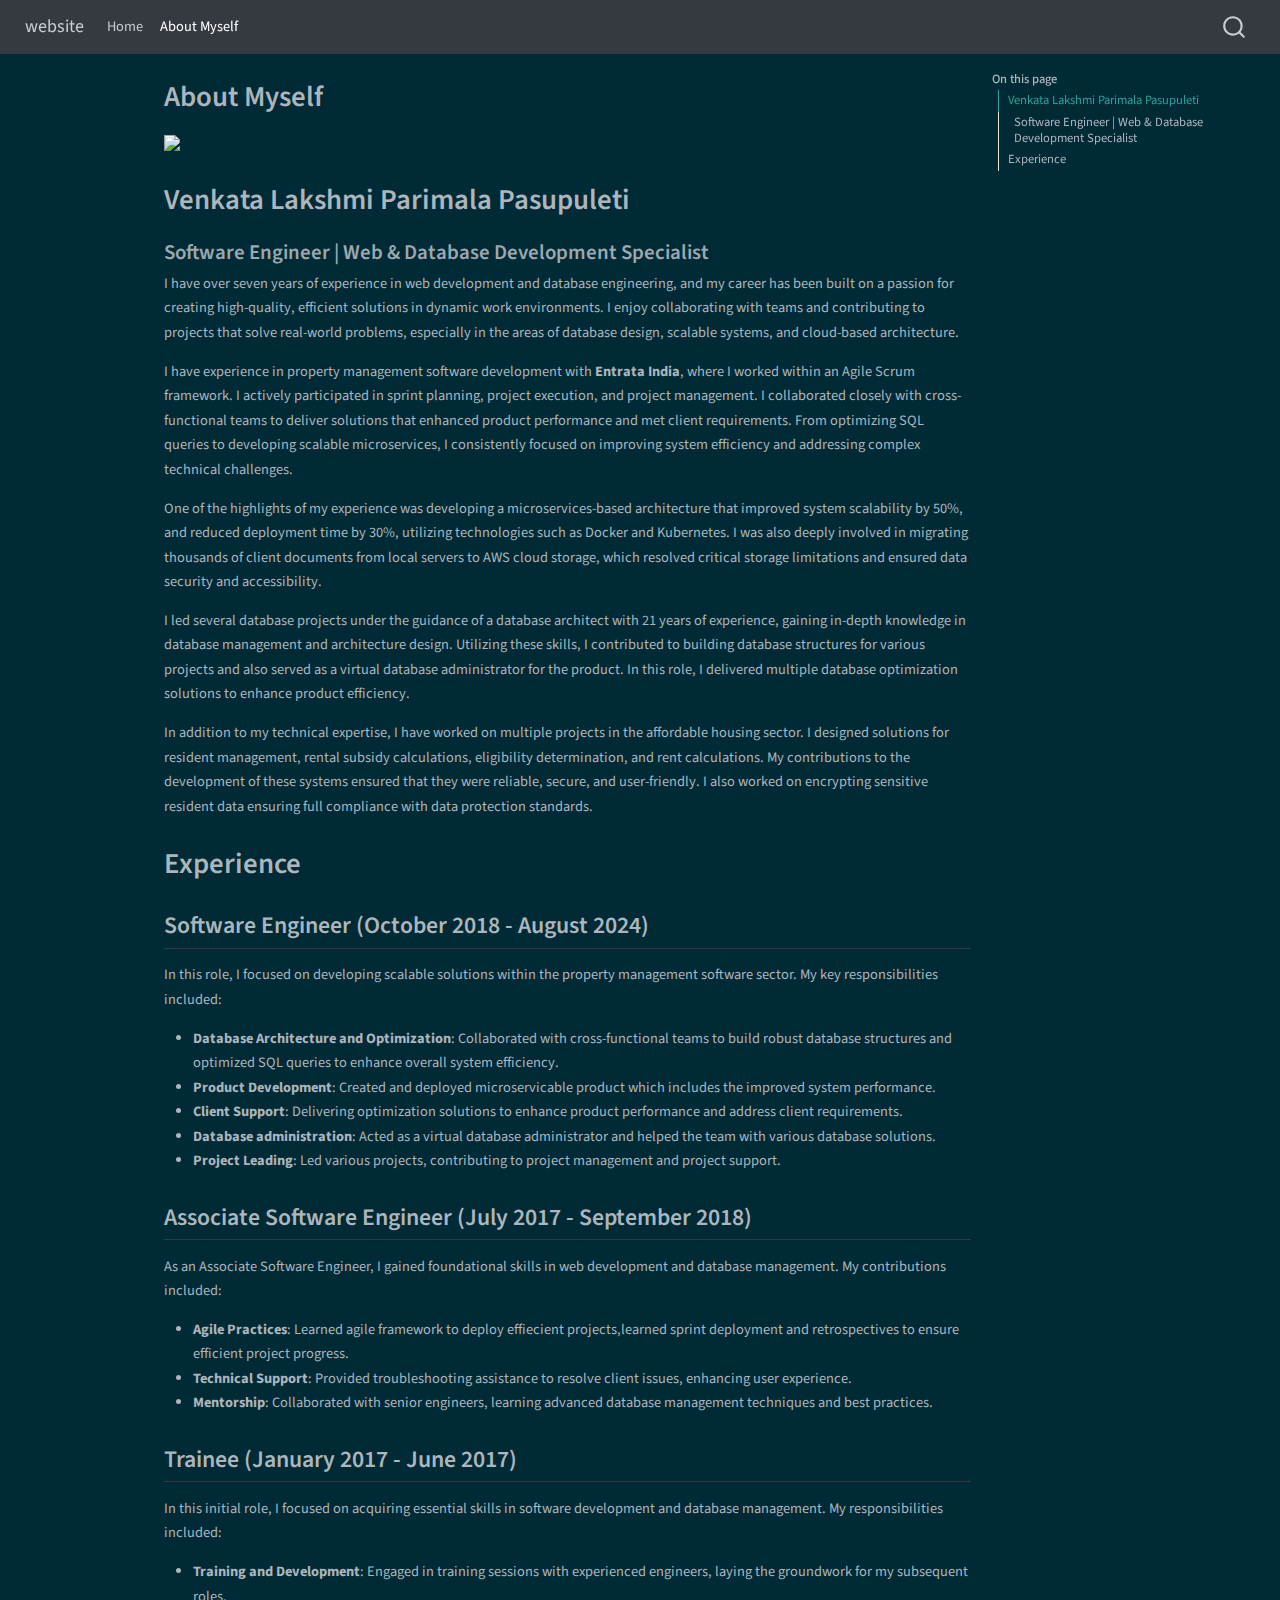
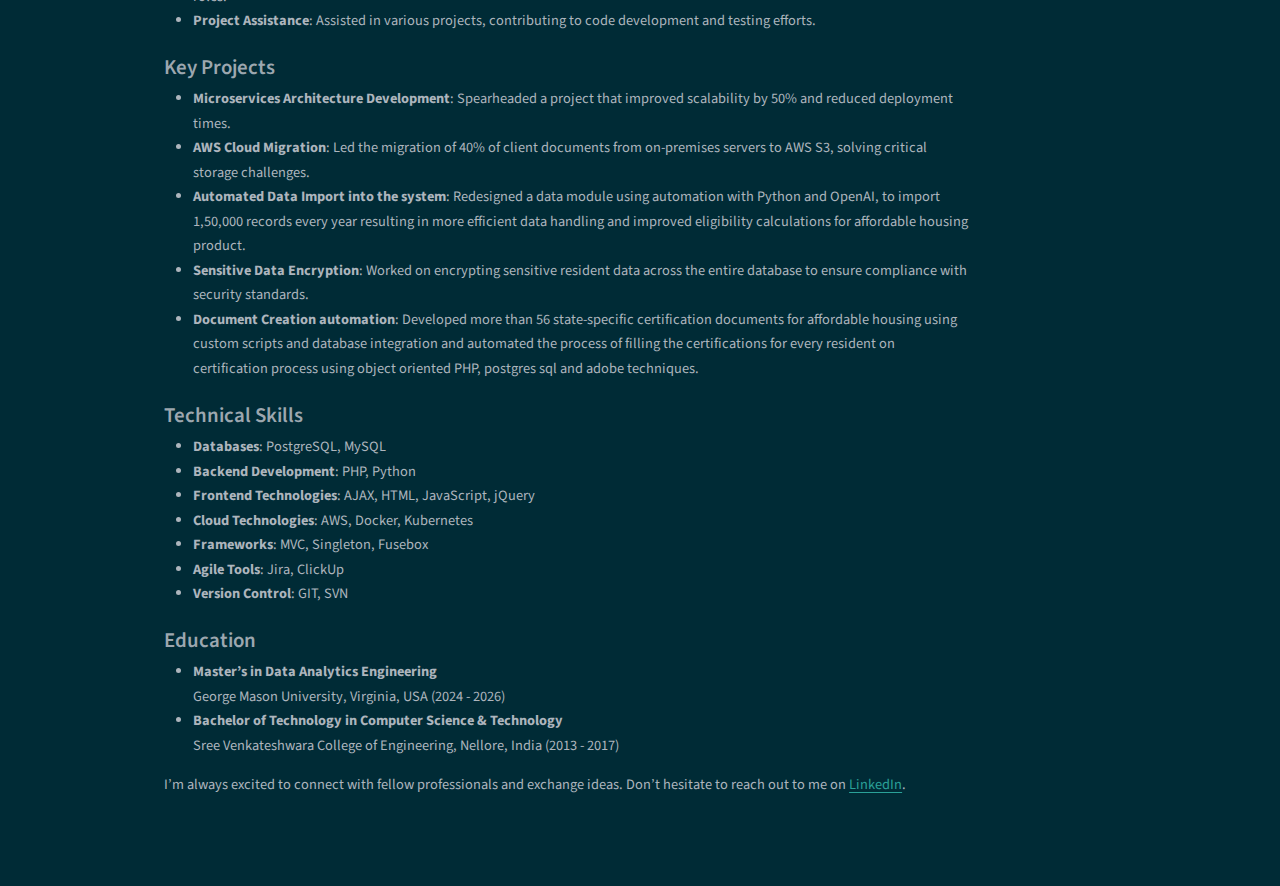
==== docs/about.html @ 92d149d8 "Update about.html" ====
<!DOCTYPE html>
<html xmlns="http://www.w3.org/1999/xhtml" lang="en" xml:lang="en"><head>

<meta charset="utf-8">
<meta name="generator" content="quarto-1.4.555">

<meta name="viewport" content="width=device-width, initial-scale=1.0, user-scalable=yes">


<title>website - About Myself</title>
<style>
code{white-space: pre-wrap;}
span.smallcaps{font-variant: small-caps;}
div.columns{display: flex; gap: min(4vw, 1.5em);}
div.column{flex: auto; overflow-x: auto;}
div.hanging-indent{margin-left: 1.5em; text-indent: -1.5em;}
ul.task-list{list-style: none;}
ul.task-list li input[type="checkbox"] {
  width: 0.8em;
  margin: 0 0.8em 0.2em -1em; /* quarto-specific, see https://github.com/quarto-dev/quarto-cli/issues/4556 */ 
  vertical-align: middle;
}
</style>


<script src="site_libs/quarto-nav/quarto-nav.js"></script>
<script src="site_libs/quarto-nav/headroom.min.js"></script>
<script src="site_libs/clipboard/clipboard.min.js"></script>
<script src="site_libs/quarto-search/autocomplete.umd.js"></script>
<script src="site_libs/quarto-search/fuse.min.js"></script>
<script src="site_libs/quarto-search/quarto-search.js"></script>
<meta name="quarto:offset" content="./">
<script src="site_libs/quarto-html/quarto.js"></script>
<script src="site_libs/quarto-html/popper.min.js"></script>
<script src="site_libs/quarto-html/tippy.umd.min.js"></script>
<script src="site_libs/quarto-html/anchor.min.js"></script>
<link href="site_libs/quarto-html/tippy.css" rel="stylesheet">
<link href="site_libs/quarto-html/quarto-syntax-highlighting-dark.css" rel="stylesheet" id="quarto-text-highlighting-styles">
<script src="site_libs/bootstrap/bootstrap.min.js"></script>
<link href="site_libs/bootstrap/bootstrap-icons.css" rel="stylesheet">
<link href="site_libs/bootstrap/bootstrap.min.css" rel="stylesheet" id="quarto-bootstrap" data-mode="dark">
<script id="quarto-search-options" type="application/json">{
  "location": "navbar",
  "copy-button": false,
  "collapse-after": 3,
  "panel-placement": "end",
  "type": "overlay",
  "limit": 50,
  "keyboard-shortcut": [
    "f",
    "/",
    "s"
  ],
  "show-item-context": false,
  "language": {
    "search-no-results-text": "No results",
    "search-matching-documents-text": "matching documents",
    "search-copy-link-title": "Copy link to search",
    "search-hide-matches-text": "Hide additional matches",
    "search-more-match-text": "more match in this document",
    "search-more-matches-text": "more matches in this document",
    "search-clear-button-title": "Clear",
    "search-text-placeholder": "",
    "search-detached-cancel-button-title": "Cancel",
    "search-submit-button-title": "Submit",
    "search-label": "Search"
  }
}</script>


<link rel="stylesheet" href="styles.css">
</head>

<body class="nav-fixed">

<div id="quarto-search-results"></div>
  <header id="quarto-header" class="headroom fixed-top">
    <nav class="navbar navbar-expand-lg " data-bs-theme="dark">
      <div class="navbar-container container-fluid">
      <div class="navbar-brand-container mx-auto">
    <a class="navbar-brand" href="./index.html">
    <span class="navbar-title">website</span>
    </a>
  </div>
            <div id="quarto-search" class="" title="Search"></div>
          <button class="navbar-toggler" type="button" data-bs-toggle="collapse" data-bs-target="#navbarCollapse" aria-controls="navbarCollapse" aria-expanded="false" aria-label="Toggle navigation" onclick="if (window.quartoToggleHeadroom) { window.quartoToggleHeadroom(); }">
  <span class="navbar-toggler-icon"></span>
</button>
          <div class="collapse navbar-collapse" id="navbarCollapse">
            <ul class="navbar-nav navbar-nav-scroll me-auto">
  <li class="nav-item">
    <a class="nav-link" href="./index.html"> 
<span class="menu-text">Home</span></a>
  </li>  
  <li class="nav-item">
    <a class="nav-link active" href="./about.html" aria-current="page"> 
<span class="menu-text">About Myself</span></a>
  </li>  
</ul>
          </div> <!-- /navcollapse -->
          <div class="quarto-navbar-tools">
</div>
      </div> <!-- /container-fluid -->
    </nav>
</header>
<!-- content -->
<div id="quarto-content" class="quarto-container page-columns page-rows-contents page-layout-article page-navbar">
<!-- sidebar -->
<!-- margin-sidebar -->
    <div id="quarto-margin-sidebar" class="sidebar margin-sidebar">
        <nav id="TOC" role="doc-toc" class="toc-active">
    <h2 id="toc-title">On this page</h2>
   
  <ul>
  <li><a href="#venkata-lakshmi-parimala-pasupuleti" id="toc-venkata-lakshmi-parimala-pasupuleti" class="nav-link active" data-scroll-target="#venkata-lakshmi-parimala-pasupuleti">Venkata Lakshmi Parimala Pasupuleti</a>
  <ul class="collapse">
  <li><a href="#software-engineer-web-database-development-specialist" id="toc-software-engineer-web-database-development-specialist" class="nav-link" data-scroll-target="#software-engineer-web-database-development-specialist">Software Engineer | Web &amp; Database Development Specialist</a></li>
  </ul></li>
  <li><a href="#experience" id="toc-experience" class="nav-link" data-scroll-target="#experience">Experience</a>
  <ul class="collapse">
  <li><a href="#software-engineer-october-2018---august-2024" id="toc-software-engineer-october-2018---august-2024" class="nav-link" data-scroll-target="#software-engineer-october-2018---august-2024">Software Engineer (October 2018 - August 2024)</a></li>
  <li><a href="#associate-software-engineer-july-2017---september-2018" id="toc-associate-software-engineer-july-2017---september-2018" class="nav-link" data-scroll-target="#associate-software-engineer-july-2017---september-2018">Associate Software Engineer (July 2017 - September 2018)</a></li>
  <li><a href="#trainee-january-2017---june-2017" id="toc-trainee-january-2017---june-2017" class="nav-link" data-scroll-target="#trainee-january-2017---june-2017">Trainee (January 2017 - June 2017)</a>
  <ul class="collapse">
  <li><a href="#key-projects" id="toc-key-projects" class="nav-link" data-scroll-target="#key-projects">Key Projects</a></li>
  <li><a href="#technical-skills" id="toc-technical-skills" class="nav-link" data-scroll-target="#technical-skills">Technical Skills</a></li>
  <li><a href="#education" id="toc-education" class="nav-link" data-scroll-target="#education">Education</a></li>
  </ul></li>
  </ul></li>
  </ul>
</nav>
    </div>
<!-- main -->
<main class="content" id="quarto-document-content">

<header id="title-block-header" class="quarto-title-block default">
<div class="quarto-title">
<h1 class="title">About Myself</h1>
</div>



<div class="quarto-title-meta">

    
  
    
  </div>
  


</header>


<p><img src="docs/images/myimage.jpg" class="img-fluid"></p>

<section id="venkata-lakshmi-parimala-pasupuleti" class="level1">
<h1>Venkata Lakshmi Parimala Pasupuleti</h1>
<section id="software-engineer-web-database-development-specialist" class="level3">
<h3 class="anchored" data-anchor-id="software-engineer-web-database-development-specialist">Software Engineer | Web &amp; Database Development Specialist</h3>
<p>I have over seven years of experience in web development and database engineering, and my career has been built on a passion for creating high-quality, efficient solutions in dynamic work environments. I enjoy collaborating with teams and contributing to projects that solve real-world problems, especially in the areas of database design, scalable systems, and cloud-based architecture.</p>
<p>I have experience in property management software development with <strong>Entrata India</strong>, where I worked within an Agile Scrum framework. I actively participated in sprint planning, project execution, and project management. I collaborated closely with cross-functional teams to deliver solutions that enhanced product performance and met client requirements. From optimizing SQL queries to developing scalable microservices, I consistently focused on improving system efficiency and addressing complex technical challenges.</p>
<p>One of the highlights of my experience was developing a microservices-based architecture that improved system scalability by 50%, and reduced deployment time by 30%, utilizing technologies such as Docker and Kubernetes. I was also deeply involved in migrating thousands of client documents from local servers to AWS cloud storage, which resolved critical storage limitations and ensured data security and accessibility.</p>
<p>I led several database projects under the guidance of a database architect with 21 years of experience, gaining in-depth knowledge in database management and architecture design. Utilizing these skills, I contributed to building database structures for various projects and also served as a virtual database administrator for the product. In this role, I delivered multiple database optimization solutions to enhance product efficiency.</p>
<p>In addition to my technical expertise, I have worked on multiple projects in the affordable housing sector. I designed solutions for resident management, rental subsidy calculations, eligibility determination, and rent calculations. My contributions to the development of these systems ensured that they were reliable, secure, and user-friendly. I also worked on encrypting sensitive resident data ensuring full compliance with data protection standards.</p>
</section>
</section>
<section id="experience" class="level1">
<h1>Experience</h1>
<section id="software-engineer-october-2018---august-2024" class="level2">
<h2 class="anchored" data-anchor-id="software-engineer-october-2018---august-2024">Software Engineer (October 2018 - August 2024)</h2>
<p>In this role, I focused on developing scalable solutions within the property management software sector. My key responsibilities included:</p>
<ul>
<li><strong>Database Architecture and Optimization</strong>: Collaborated with cross-functional teams to build robust database structures and optimized SQL queries to enhance overall system efficiency.</li>
<li><strong>Product Development</strong>: Created and deployed microservicable product which includes the improved system performance.</li>
<li><strong>Client Support</strong>: Delivering optimization solutions to enhance product performance and address client requirements.</li>
<li><strong>Database administration</strong>: Acted as a virtual database administrator and helped the team with various database solutions.</li>
<li><strong>Project Leading</strong>: Led various projects, contributing to project management and project support.</li>
</ul>
</section>
<section id="associate-software-engineer-july-2017---september-2018" class="level2">
<h2 class="anchored" data-anchor-id="associate-software-engineer-july-2017---september-2018">Associate Software Engineer (July 2017 - September 2018)</h2>
<p>As an Associate Software Engineer, I gained foundational skills in web development and database management. My contributions included:</p>
<ul>
<li><strong>Agile Practices</strong>: Learned agile framework to deploy effiecient projects,learned sprint deployment and retrospectives to ensure efficient project progress.</li>
<li><strong>Technical Support</strong>: Provided troubleshooting assistance to resolve client issues, enhancing user experience.</li>
<li><strong>Mentorship</strong>: Collaborated with senior engineers, learning advanced database management techniques and best practices.</li>
</ul>
</section>
<section id="trainee-january-2017---june-2017" class="level2">
<h2 class="anchored" data-anchor-id="trainee-january-2017---june-2017">Trainee (January 2017 - June 2017)</h2>
<p>In this initial role, I focused on acquiring essential skills in software development and database management. My responsibilities included:</p>
<ul>
<li><strong>Training and Development</strong>: Engaged in training sessions with experienced engineers, laying the groundwork for my subsequent roles.</li>
<li><strong>Project Assistance</strong>: Assisted in various projects, contributing to code development and testing efforts.</li>
</ul>
<section id="key-projects" class="level3">
<h3 class="anchored" data-anchor-id="key-projects">Key Projects</h3>
<ul>
<li><strong>Microservices Architecture Development</strong>: Spearheaded a project that improved scalability by 50% and reduced deployment times.</li>
<li><strong>AWS Cloud Migration</strong>: Led the migration of 40% of client documents from on-premises servers to AWS S3, solving critical storage challenges.</li>
<li><strong>Automated Data Import into the system</strong>: Redesigned a data module using automation with Python and OpenAI, to import 1,50,000 records every year resulting in more efficient data handling and improved eligibility calculations for affordable housing product.</li>
<li><strong>Sensitive Data Encryption</strong>: Worked on encrypting sensitive resident data across the entire database to ensure compliance with security standards.</li>
<li><strong>Document Creation automation</strong>: Developed more than 56 state-specific certification documents for affordable housing using custom scripts and database integration and automated the process of filling the certifications for every resident on certification process using object oriented PHP, postgres sql and adobe techniques.</li>
</ul>
</section>
<section id="technical-skills" class="level3">
<h3 class="anchored" data-anchor-id="technical-skills">Technical Skills</h3>
<ul>
<li><strong>Databases</strong>: PostgreSQL, MySQL<br>
</li>
<li><strong>Backend Development</strong>: PHP, Python<br>
</li>
<li><strong>Frontend Technologies</strong>: AJAX, HTML, JavaScript, jQuery<br>
</li>
<li><strong>Cloud Technologies</strong>: AWS, Docker, Kubernetes<br>
</li>
<li><strong>Frameworks</strong>: MVC, Singleton, Fusebox<br>
</li>
<li><strong>Agile Tools</strong>: Jira, ClickUp<br>
</li>
<li><strong>Version Control</strong>: GIT, SVN</li>
</ul>
</section>
<section id="education" class="level3">
<h3 class="anchored" data-anchor-id="education">Education</h3>
<ul>
<li><strong>Master’s in Data Analytics Engineering</strong><br>
George Mason University, Virginia, USA (2024 - 2026)</li>
<li><strong>Bachelor of Technology in Computer Science &amp; Technology</strong><br>
Sree Venkateshwara College of Engineering, Nellore, India (2013 - 2017)</li>
</ul>
<p>I’m always excited to connect with fellow professionals and exchange ideas. Don’t hesitate to reach out to me on <a href="https://www.linkedin.com/in/venkata-lakshmi-parimala-pasupuleti">LinkedIn</a>.</p>


</section>
</section>
</section>

</main> <!-- /main -->
<script id="quarto-html-after-body" type="application/javascript">
window.document.addEventListener("DOMContentLoaded", function (event) {
  const toggleBodyColorMode = (bsSheetEl) => {
    const mode = bsSheetEl.getAttribute("data-mode");
    const bodyEl = window.document.querySelector("body");
    if (mode === "dark") {
      bodyEl.classList.add("quarto-dark");
      bodyEl.classList.remove("quarto-light");
    } else {
      bodyEl.classList.add("quarto-light");
      bodyEl.classList.remove("quarto-dark");
    }
  }
  const toggleBodyColorPrimary = () => {
    const bsSheetEl = window.document.querySelector("link#quarto-bootstrap");
    if (bsSheetEl) {
      toggleBodyColorMode(bsSheetEl);
    }
  }
  toggleBodyColorPrimary();  
  const icon = "";
  const anchorJS = new window.AnchorJS();
  anchorJS.options = {
    placement: 'right',
    icon: icon
  };
  anchorJS.add('.anchored');
  const isCodeAnnotation = (el) => {
    for (const clz of el.classList) {
      if (clz.startsWith('code-annotation-')) {                     
        return true;
      }
    }
    return false;
  }
  const clipboard = new window.ClipboardJS('.code-copy-button', {
    text: function(trigger) {
      const codeEl = trigger.previousElementSibling.cloneNode(true);
      for (const childEl of codeEl.children) {
        if (isCodeAnnotation(childEl)) {
          childEl.remove();
        }
      }
      return codeEl.innerText;
    }
  });
  clipboard.on('success', function(e) {
    // button target
    const button = e.trigger;
    // don't keep focus
    button.blur();
    // flash "checked"
    button.classList.add('code-copy-button-checked');
    var currentTitle = button.getAttribute("title");
    button.setAttribute("title", "Copied!");
    let tooltip;
    if (window.bootstrap) {
      button.setAttribute("data-bs-toggle", "tooltip");
      button.setAttribute("data-bs-placement", "left");
      button.setAttribute("data-bs-title", "Copied!");
      tooltip = new bootstrap.Tooltip(button, 
        { trigger: "manual", 
          customClass: "code-copy-button-tooltip",
          offset: [0, -8]});
      tooltip.show();    
    }
    setTimeout(function() {
      if (tooltip) {
        tooltip.hide();
        button.removeAttribute("data-bs-title");
        button.removeAttribute("data-bs-toggle");
        button.removeAttribute("data-bs-placement");
      }
      button.setAttribute("title", currentTitle);
      button.classList.remove('code-copy-button-checked');
    }, 1000);
    // clear code selection
    e.clearSelection();
  });
    var localhostRegex = new RegExp(/^(?:http|https):\/\/localhost\:?[0-9]*\//);
    var mailtoRegex = new RegExp(/^mailto:/);
      var filterRegex = new RegExp('/' + window.location.host + '/');
    var isInternal = (href) => {
        return filterRegex.test(href) || localhostRegex.test(href) || mailtoRegex.test(href);
    }
    // Inspect non-navigation links and adorn them if external
 	var links = window.document.querySelectorAll('a[href]:not(.nav-link):not(.navbar-brand):not(.toc-action):not(.sidebar-link):not(.sidebar-item-toggle):not(.pagination-link):not(.no-external):not([aria-hidden]):not(.dropdown-item):not(.quarto-navigation-tool)');
    for (var i=0; i<links.length; i++) {
      const link = links[i];
      if (!isInternal(link.href)) {
        // undo the damage that might have been done by quarto-nav.js in the case of
        // links that we want to consider external
        if (link.dataset.originalHref !== undefined) {
          link.href = link.dataset.originalHref;
        }
      }
    }
  function tippyHover(el, contentFn, onTriggerFn, onUntriggerFn) {
    const config = {
      allowHTML: true,
      maxWidth: 500,
      delay: 100,
      arrow: false,
      appendTo: function(el) {
          return el.parentElement;
      },
      interactive: true,
      interactiveBorder: 10,
      theme: 'quarto',
      placement: 'bottom-start',
    };
    if (contentFn) {
      config.content = contentFn;
    }
    if (onTriggerFn) {
      config.onTrigger = onTriggerFn;
    }
    if (onUntriggerFn) {
      config.onUntrigger = onUntriggerFn;
    }
    window.tippy(el, config); 
  }
  const noterefs = window.document.querySelectorAll('a[role="doc-noteref"]');
  for (var i=0; i<noterefs.length; i++) {
    const ref = noterefs[i];
    tippyHover(ref, function() {
      // use id or data attribute instead here
      let href = ref.getAttribute('data-footnote-href') || ref.getAttribute('href');
      try { href = new URL(href).hash; } catch {}
      const id = href.replace(/^#\/?/, "");
      const note = window.document.getElementById(id);
      if (note) {
        return note.innerHTML;
      } else {
        return "";
      }
    });
  }
  const xrefs = window.document.querySelectorAll('a.quarto-xref');
  const processXRef = (id, note) => {
    // Strip column container classes
    const stripColumnClz = (el) => {
      el.classList.remove("page-full", "page-columns");
      if (el.children) {
        for (const child of el.children) {
          stripColumnClz(child);
        }
      }
    }
    stripColumnClz(note)
    if (id === null || id.startsWith('sec-')) {
      // Special case sections, only their first couple elements
      const container = document.createElement("div");
      if (note.children && note.children.length > 2) {
        container.appendChild(note.children[0].cloneNode(true));
        for (let i = 1; i < note.children.length; i++) {
          const child = note.children[i];
          if (child.tagName === "P" && child.innerText === "") {
            continue;
          } else {
            container.appendChild(child.cloneNode(true));
            break;
          }
        }
        if (window.Quarto?.typesetMath) {
          window.Quarto.typesetMath(container);
        }
        return container.innerHTML
      } else {
        if (window.Quarto?.typesetMath) {
          window.Quarto.typesetMath(note);
        }
        return note.innerHTML;
      }
    } else {
      // Remove any anchor links if they are present
      const anchorLink = note.querySelector('a.anchorjs-link');
      if (anchorLink) {
        anchorLink.remove();
      }
      if (window.Quarto?.typesetMath) {
        window.Quarto.typesetMath(note);
      }
      // TODO in 1.5, we should make sure this works without a callout special case
      if (note.classList.contains("callout")) {
        return note.outerHTML;
      } else {
        return note.innerHTML;
      }
    }
  }
  for (var i=0; i<xrefs.length; i++) {
    const xref = xrefs[i];
    tippyHover(xref, undefined, function(instance) {
      instance.disable();
      let url = xref.getAttribute('href');
      let hash = undefined; 
      if (url.startsWith('#')) {
        hash = url;
      } else {
        try { hash = new URL(url).hash; } catch {}
      }
      if (hash) {
        const id = hash.replace(/^#\/?/, "");
        const note = window.document.getElementById(id);
        if (note !== null) {
          try {
            const html = processXRef(id, note.cloneNode(true));
            instance.setContent(html);
          } finally {
            instance.enable();
            instance.show();
          }
        } else {
          // See if we can fetch this
          fetch(url.split('#')[0])
          .then(res => res.text())
          .then(html => {
            const parser = new DOMParser();
            const htmlDoc = parser.parseFromString(html, "text/html");
            const note = htmlDoc.getElementById(id);
            if (note !== null) {
              const html = processXRef(id, note);
              instance.setContent(html);
            } 
          }).finally(() => {
            instance.enable();
            instance.show();
          });
        }
      } else {
        // See if we can fetch a full url (with no hash to target)
        // This is a special case and we should probably do some content thinning / targeting
        fetch(url)
        .then(res => res.text())
        .then(html => {
          const parser = new DOMParser();
          const htmlDoc = parser.parseFromString(html, "text/html");
          const note = htmlDoc.querySelector('main.content');
          if (note !== null) {
            // This should only happen for chapter cross references
            // (since there is no id in the URL)
            // remove the first header
            if (note.children.length > 0 && note.children[0].tagName === "HEADER") {
              note.children[0].remove();
            }
            const html = processXRef(null, note);
            instance.setContent(html);
          } 
        }).finally(() => {
          instance.enable();
          instance.show();
        });
      }
    }, function(instance) {
    });
  }
      let selectedAnnoteEl;
      const selectorForAnnotation = ( cell, annotation) => {
        let cellAttr = 'data-code-cell="' + cell + '"';
        let lineAttr = 'data-code-annotation="' +  annotation + '"';
        const selector = 'span[' + cellAttr + '][' + lineAttr + ']';
        return selector;
      }
      const selectCodeLines = (annoteEl) => {
        const doc = window.document;
        const targetCell = annoteEl.getAttribute("data-target-cell");
        const targetAnnotation = annoteEl.getAttribute("data-target-annotation");
        const annoteSpan = window.document.querySelector(selectorForAnnotation(targetCell, targetAnnotation));
        const lines = annoteSpan.getAttribute("data-code-lines").split(",");
        const lineIds = lines.map((line) => {
          return targetCell + "-" + line;
        })
        let top = null;
        let height = null;
        let parent = null;
        if (lineIds.length > 0) {
            //compute the position of the single el (top and bottom and make a div)
            const el = window.document.getElementById(lineIds[0]);
            top = el.offsetTop;
            height = el.offsetHeight;
            parent = el.parentElement.parentElement;
          if (lineIds.length > 1) {
            const lastEl = window.document.getElementById(lineIds[lineIds.length - 1]);
            const bottom = lastEl.offsetTop + lastEl.offsetHeight;
            height = bottom - top;
          }
          if (top !== null && height !== null && parent !== null) {
            // cook up a div (if necessary) and position it 
            let div = window.document.getElementById("code-annotation-line-highlight");
            if (div === null) {
              div = window.document.createElement("div");
              div.setAttribute("id", "code-annotation-line-highlight");
              div.style.position = 'absolute';
              parent.appendChild(div);
            }
            div.style.top = top - 2 + "px";
            div.style.height = height + 4 + "px";
            div.style.left = 0;
            let gutterDiv = window.document.getElementById("code-annotation-line-highlight-gutter");
            if (gutterDiv === null) {
              gutterDiv = window.document.createElement("div");
              gutterDiv.setAttribute("id", "code-annotation-line-highlight-gutter");
              gutterDiv.style.position = 'absolute';
              const codeCell = window.document.getElementById(targetCell);
              const gutter = codeCell.querySelector('.code-annotation-gutter');
              gutter.appendChild(gutterDiv);
            }
            gutterDiv.style.top = top - 2 + "px";
            gutterDiv.style.height = height + 4 + "px";
          }
          selectedAnnoteEl = annoteEl;
        }
      };
      const unselectCodeLines = () => {
        const elementsIds = ["code-annotation-line-highlight", "code-annotation-line-highlight-gutter"];
        elementsIds.forEach((elId) => {
          const div = window.document.getElementById(elId);
          if (div) {
            div.remove();
          }
        });
        selectedAnnoteEl = undefined;
      };
        // Handle positioning of the toggle
    window.addEventListener(
      "resize",
      throttle(() => {
        elRect = undefined;
        if (selectedAnnoteEl) {
          selectCodeLines(selectedAnnoteEl);
        }
      }, 10)
    );
    function throttle(fn, ms) {
    let throttle = false;
    let timer;
      return (...args) => {
        if(!throttle) { // first call gets through
            fn.apply(this, args);
            throttle = true;
        } else { // all the others get throttled
            if(timer) clearTimeout(timer); // cancel #2
            timer = setTimeout(() => {
              fn.apply(this, args);
              timer = throttle = false;
            }, ms);
        }
      };
    }
      // Attach click handler to the DT
      const annoteDls = window.document.querySelectorAll('dt[data-target-cell]');
      for (const annoteDlNode of annoteDls) {
        annoteDlNode.addEventListener('click', (event) => {
          const clickedEl = event.target;
          if (clickedEl !== selectedAnnoteEl) {
            unselectCodeLines();
            const activeEl = window.document.querySelector('dt[data-target-cell].code-annotation-active');
            if (activeEl) {
              activeEl.classList.remove('code-annotation-active');
            }
            selectCodeLines(clickedEl);
            clickedEl.classList.add('code-annotation-active');
          } else {
            // Unselect the line
            unselectCodeLines();
            clickedEl.classList.remove('code-annotation-active');
          }
        });
      }
  const findCites = (el) => {
    const parentEl = el.parentElement;
    if (parentEl) {
      const cites = parentEl.dataset.cites;
      if (cites) {
        return {
          el,
          cites: cites.split(' ')
        };
      } else {
        return findCites(el.parentElement)
      }
    } else {
      return undefined;
    }
  };
  var bibliorefs = window.document.querySelectorAll('a[role="doc-biblioref"]');
  for (var i=0; i<bibliorefs.length; i++) {
    const ref = bibliorefs[i];
    const citeInfo = findCites(ref);
    if (citeInfo) {
      tippyHover(citeInfo.el, function() {
        var popup = window.document.createElement('div');
        citeInfo.cites.forEach(function(cite) {
          var citeDiv = window.document.createElement('div');
          citeDiv.classList.add('hanging-indent');
          citeDiv.classList.add('csl-entry');
          var biblioDiv = window.document.getElementById('ref-' + cite);
          if (biblioDiv) {
            citeDiv.innerHTML = biblioDiv.innerHTML;
          }
          popup.appendChild(citeDiv);
        });
        return popup.innerHTML;
      });
    }
  }
});
</script>
</div> <!-- /content -->




</body></html>
---- docs/site_libs/quarto-html/tippy.css ----
.tippy-box[data-animation=fade][data-state=hidden]{opacity:0}[data-tippy-root]{max-width:calc(100vw - 10px)}.tippy-box{position:relative;background-color:#333;color:#fff;border-radius:4px;font-size:14px;line-height:1.4;white-space:normal;outline:0;transition-property:transform,visibility,opacity}.tippy-box[data-placement^=top]>.tippy-arrow{bottom:0}.tippy-box[data-placement^=top]>.tippy-arrow:before{bottom:-7px;left:0;border-width:8px 8px 0;border-top-color:initial;transform-origin:center top}.tippy-box[data-placement^=bottom]>.tippy-arrow{top:0}.tippy-box[data-placement^=bottom]>.tippy-arrow:before{top:-7px;left:0;border-width:0 8px 8px;border-bottom-color:initial;transform-origin:center bottom}.tippy-box[data-placement^=left]>.tippy-arrow{right:0}.tippy-box[data-placement^=left]>.tippy-arrow:before{border-width:8px 0 8px 8px;border-left-color:initial;right:-7px;transform-origin:center left}.tippy-box[data-placement^=right]>.tippy-arrow{left:0}.tippy-box[data-placement^=right]>.tippy-arrow:before{left:-7px;border-width:8px 8px 8px 0;border-right-color:initial;transform-origin:center right}.tippy-box[data-inertia][data-state=visible]{transition-timing-function:cubic-bezier(.54,1.5,.38,1.11)}.tippy-arrow{width:16px;height:16px;color:#333}.tippy-arrow:before{content:"";position:absolute;border-color:transparent;border-style:solid}.tippy-content{position:relative;padding:5px 9px;z-index:1}
---- docs/site_libs/quarto-html/quarto-syntax-highlighting-dark.css ----
/* quarto syntax highlight colors */
:root {
  --quarto-hl-al-color: #f07178;
  --quarto-hl-an-color: #d4d0ab;
  --quarto-hl-at-color: #00e0e0;
  --quarto-hl-bn-color: #d4d0ab;
  --quarto-hl-bu-color: #abe338;
  --quarto-hl-ch-color: #abe338;
  --quarto-hl-co-color: #f8f8f2;
  --quarto-hl-cv-color: #ffd700;
  --quarto-hl-cn-color: #ffd700;
  --quarto-hl-cf-color: #ffa07a;
  --quarto-hl-dt-color: #ffa07a;
  --quarto-hl-dv-color: #d4d0ab;
  --quarto-hl-do-color: #f8f8f2;
  --quarto-hl-er-color: #f07178;
  --quarto-hl-ex-color: #00e0e0;
  --quarto-hl-fl-color: #d4d0ab;
  --quarto-hl-fu-color: #ffa07a;
  --quarto-hl-im-color: #abe338;
  --quarto-hl-in-color: #d4d0ab;
  --quarto-hl-kw-color: #ffa07a;
  --quarto-hl-op-color: #ffa07a;
  --quarto-hl-ot-color: #00e0e0;
  --quarto-hl-pp-color: #dcc6e0;
  --quarto-hl-re-color: #00e0e0;
  --quarto-hl-sc-color: #abe338;
  --quarto-hl-ss-color: #abe338;
  --quarto-hl-st-color: #abe338;
  --quarto-hl-va-color: #00e0e0;
  --quarto-hl-vs-color: #abe338;
  --quarto-hl-wa-color: #dcc6e0;
}

/* other quarto variables */
:root {
  --quarto-font-monospace: SFMono-Regular, Menlo, Monaco, Consolas, "Liberation Mono", "Courier New", monospace;
}

code span.al {
  background-color: #2a0f15;
  font-weight: bold;
  color: #f07178;
}

code span.an {
  color: #d4d0ab;
}

code span.at {
  color: #00e0e0;
}

code span.bn {
  color: #d4d0ab;
}

code span.bu {
  color: #abe338;
}

code span.ch {
  color: #abe338;
}

code span.co {
  font-style: italic;
  color: #f8f8f2;
}

code span.cv {
  color: #ffd700;
}

code span.cn {
  color: #ffd700;
}

code span.cf {
  font-weight: bold;
  color: #ffa07a;
}

code span.dt {
  color: #ffa07a;
}

code span.dv {
  color: #d4d0ab;
}

code span.do {
  color: #f8f8f2;
}

code span.er {
  color: #f07178;
  text-decoration: underline;
}

code span.ex {
  font-weight: bold;
  color: #00e0e0;
}

code span.fl {
  color: #d4d0ab;
}

code span.fu {
  color: #ffa07a;
}

code span.im {
  color: #abe338;
}

code span.in {
  color: #d4d0ab;
}

code span.kw {
  font-weight: bold;
  color: #ffa07a;
}

pre > code.sourceCode > span {
  color: #f8f8f2;
}

code span {
  color: #f8f8f2;
}

code.sourceCode > span {
  color: #f8f8f2;
}

div.sourceCode,
div.sourceCode pre.sourceCode {
  color: #f8f8f2;
}

code span.op {
  color: #ffa07a;
}

code span.ot {
  color: #00e0e0;
}

code span.pp {
  color: #dcc6e0;
}

code span.re {
  background-color: #f8f8f2;
  color: #00e0e0;
}

code span.sc {
  color: #abe338;
}

code span.ss {
  color: #abe338;
}

code span.st {
  color: #abe338;
}

code span.va {
  color: #00e0e0;
}

code span.vs {
  color: #abe338;
}

code span.wa {
  color: #dcc6e0;
}

.prevent-inlining {
  content: "</";
}

/*# sourceMappingURL=935a306eefa94366c21e1a970dddb765.css.map */
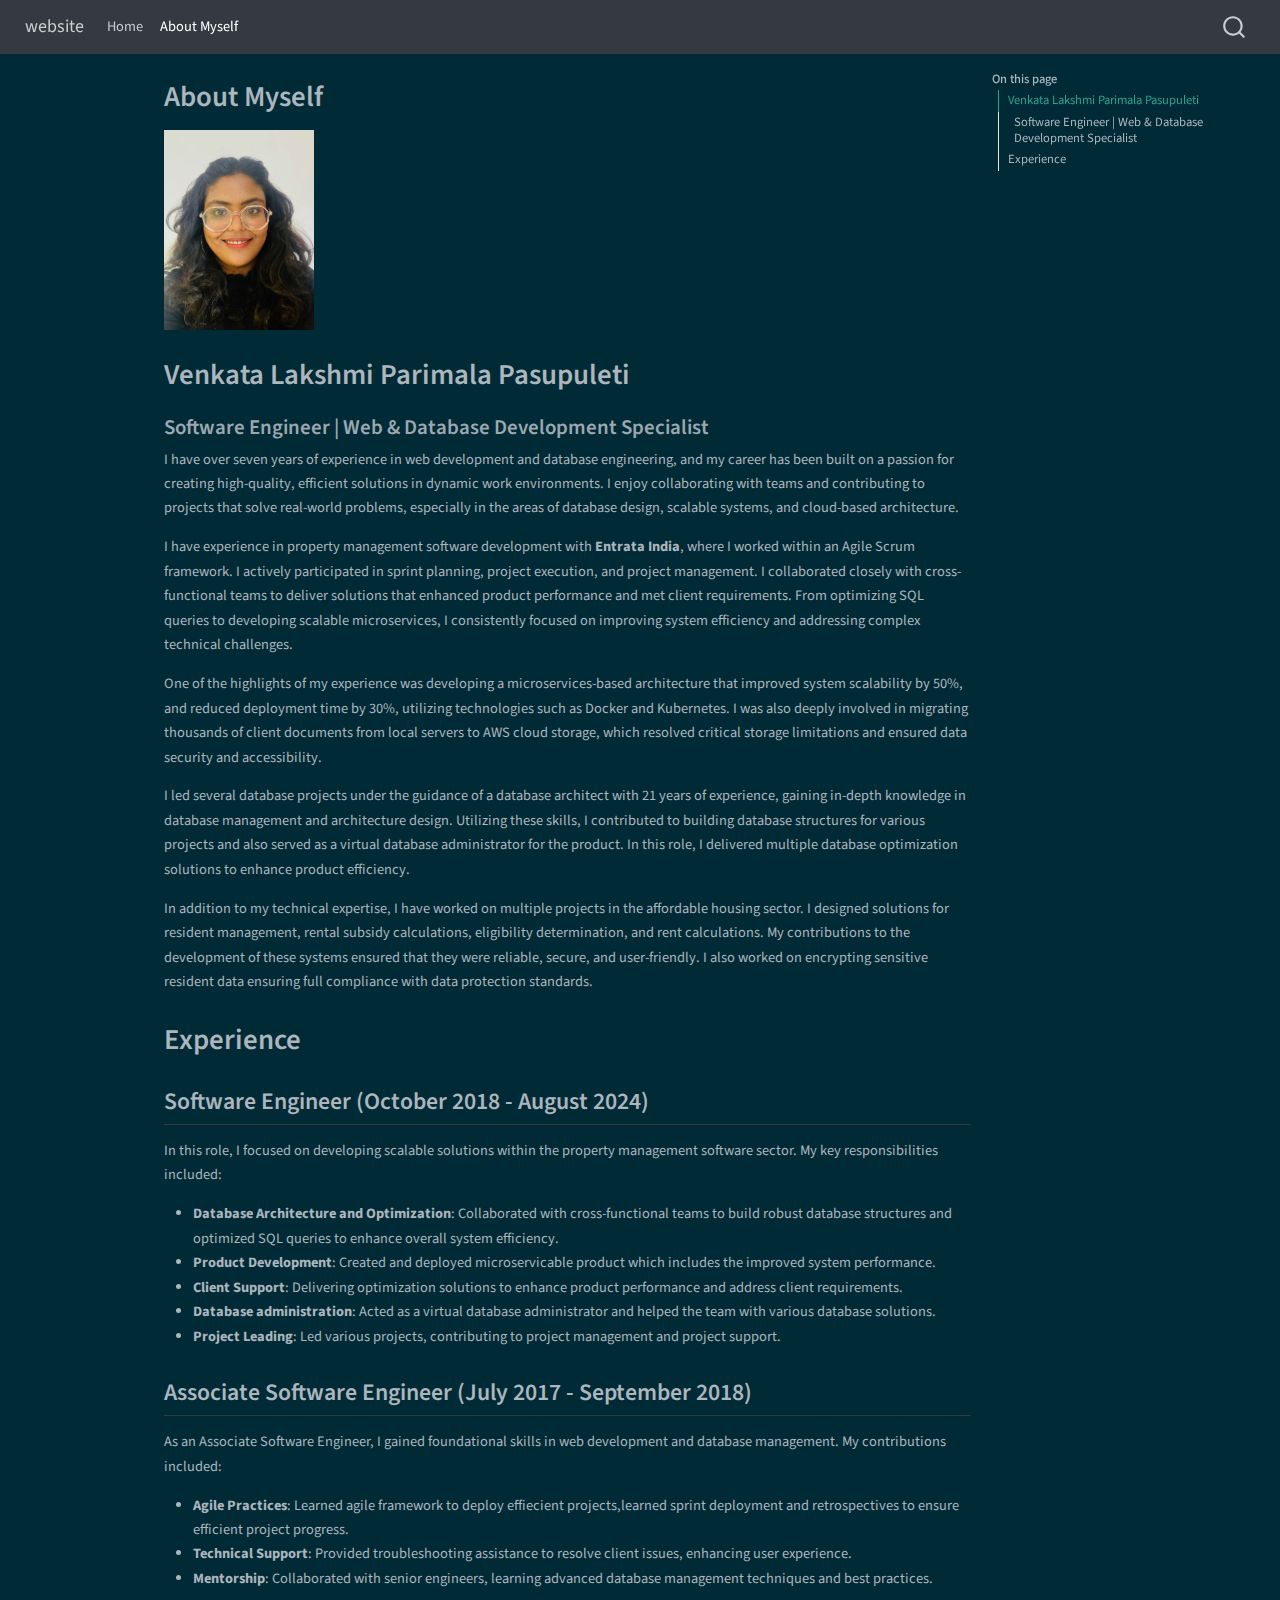
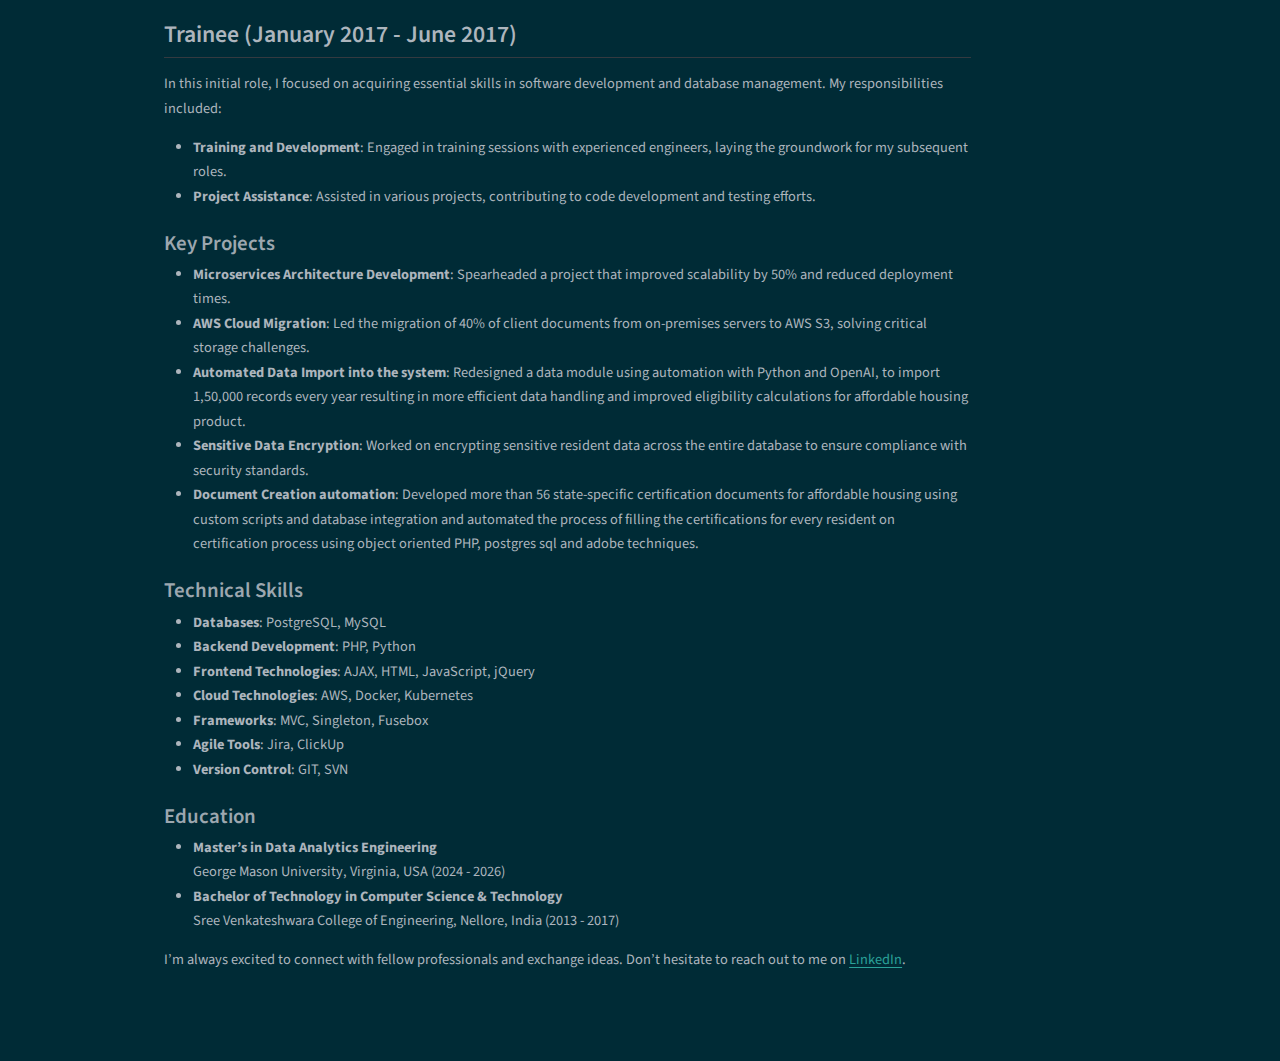
==== commit 7e4aceca: "Update about.html" ====
--- a/docs/about.html
+++ b/docs/about.html
@@ -152,7 +152,7 @@
 </header>
 
 
-<p><img src="docs/images/myimage.jpg" class="img-fluid"></p>
+<p><img src="docs/myimage.jpg" class="img-fluid"></p>
 
 <section id="venkata-lakshmi-parimala-pasupuleti" class="level1">
 <h1>Venkata Lakshmi Parimala Pasupuleti</h1>
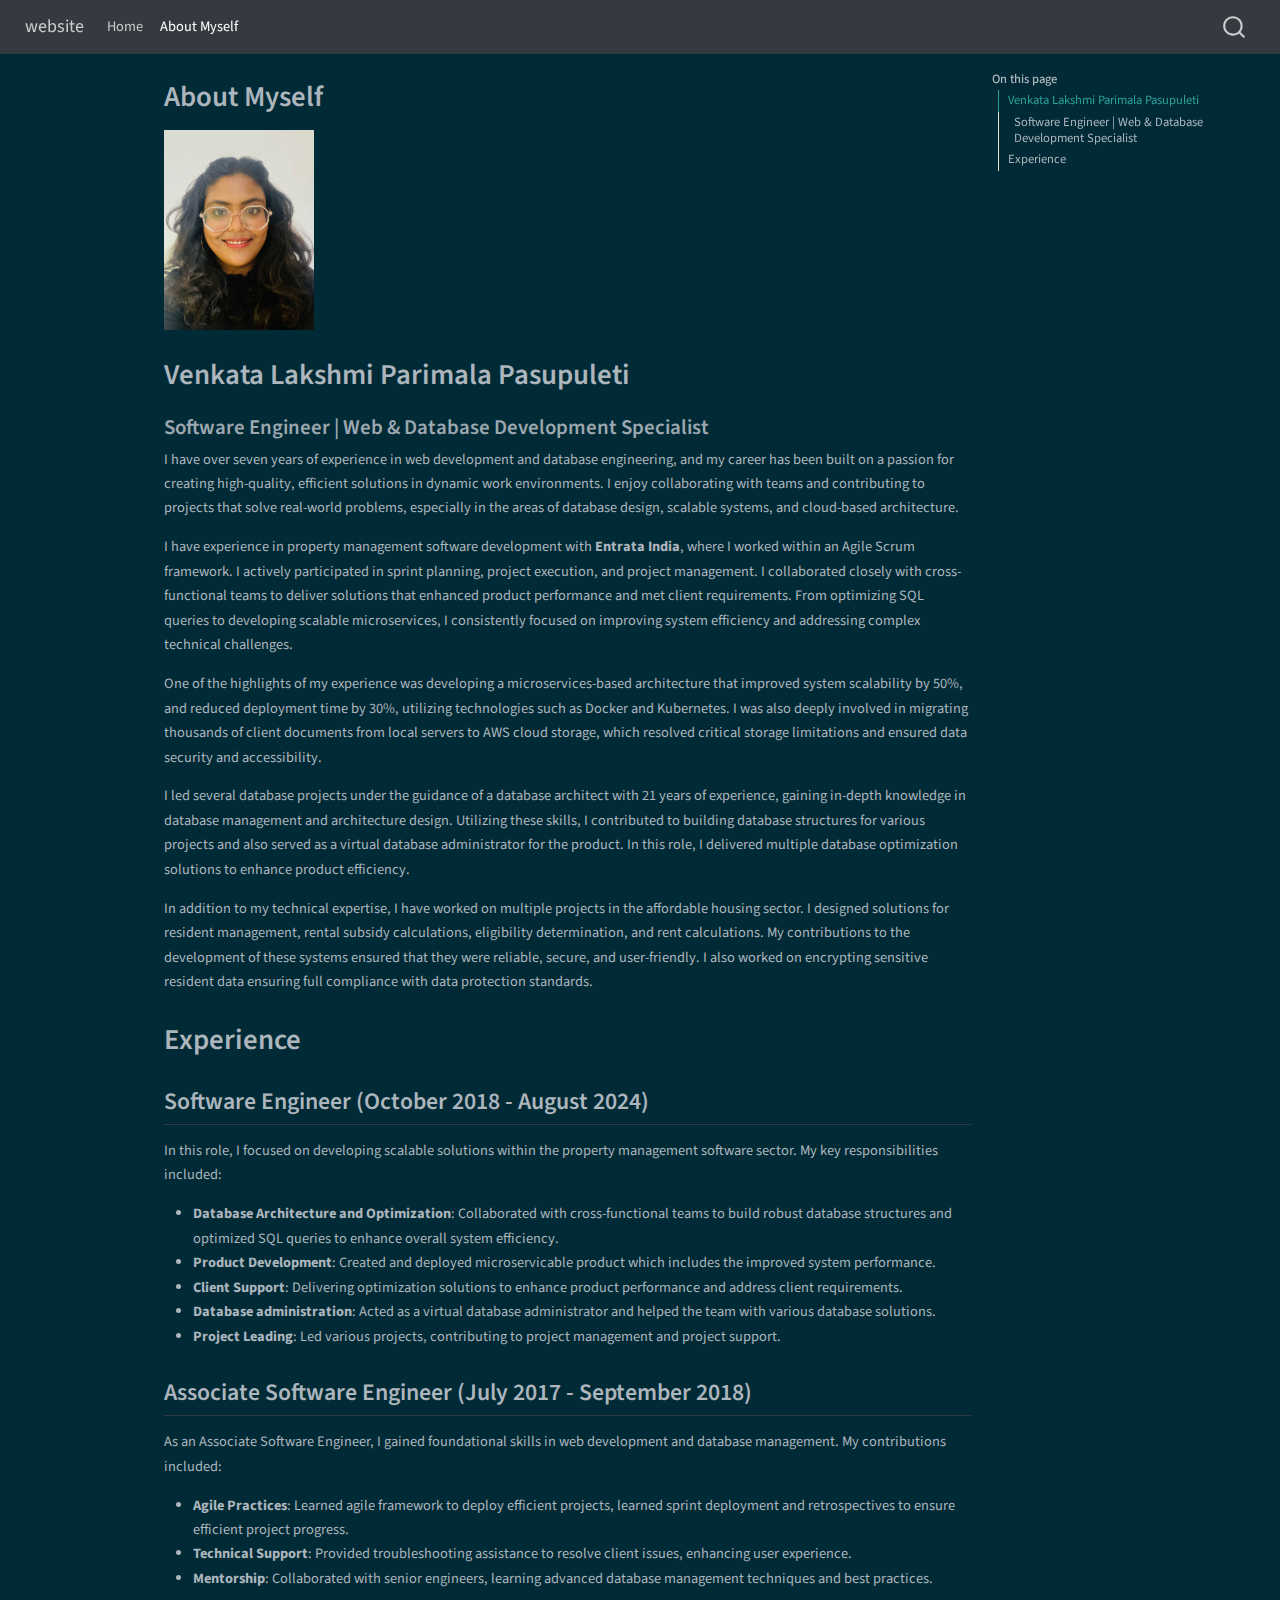
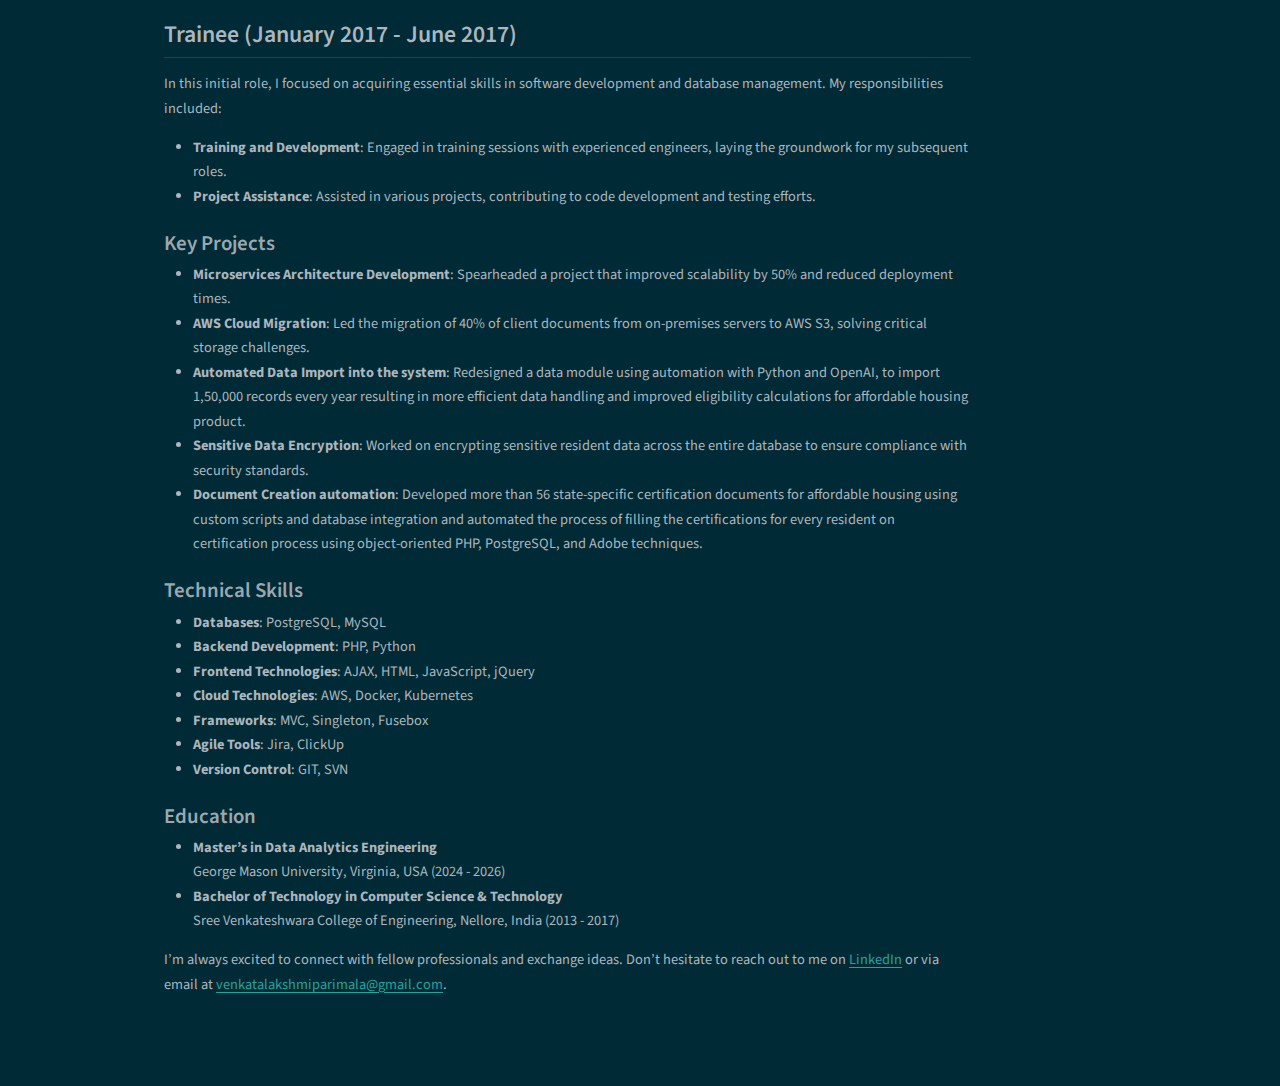
==== commit 766bbb29: "beautifying the content" ====
--- a/docs/about.html
+++ b/docs/about.html
@@ -153,7 +153,6 @@
 
 
 <p><img src="docs/myimage.jpg" class="img-fluid"></p>
-
 <section id="venkata-lakshmi-parimala-pasupuleti" class="level1">
 <h1>Venkata Lakshmi Parimala Pasupuleti</h1>
 <section id="software-engineer-web-database-development-specialist" class="level3">
@@ -182,7 +181,7 @@
 <h2 class="anchored" data-anchor-id="associate-software-engineer-july-2017---september-2018">Associate Software Engineer (July 2017 - September 2018)</h2>
 <p>As an Associate Software Engineer, I gained foundational skills in web development and database management. My contributions included:</p>
 <ul>
-<li><strong>Agile Practices</strong>: Learned agile framework to deploy effiecient projects,learned sprint deployment and retrospectives to ensure efficient project progress.</li>
+<li><strong>Agile Practices</strong>: Learned agile framework to deploy efficient projects, learned sprint deployment and retrospectives to ensure efficient project progress.</li>
 <li><strong>Technical Support</strong>: Provided troubleshooting assistance to resolve client issues, enhancing user experience.</li>
 <li><strong>Mentorship</strong>: Collaborated with senior engineers, learning advanced database management techniques and best practices.</li>
 </ul>
@@ -201,7 +200,7 @@
 <li><strong>AWS Cloud Migration</strong>: Led the migration of 40% of client documents from on-premises servers to AWS S3, solving critical storage challenges.</li>
 <li><strong>Automated Data Import into the system</strong>: Redesigned a data module using automation with Python and OpenAI, to import 1,50,000 records every year resulting in more efficient data handling and improved eligibility calculations for affordable housing product.</li>
 <li><strong>Sensitive Data Encryption</strong>: Worked on encrypting sensitive resident data across the entire database to ensure compliance with security standards.</li>
-<li><strong>Document Creation automation</strong>: Developed more than 56 state-specific certification documents for affordable housing using custom scripts and database integration and automated the process of filling the certifications for every resident on certification process using object oriented PHP, postgres sql and adobe techniques.</li>
+<li><strong>Document Creation automation</strong>: Developed more than 56 state-specific certification documents for affordable housing using custom scripts and database integration and automated the process of filling the certifications for every resident on certification process using object-oriented PHP, PostgreSQL, and Adobe techniques.</li>
 </ul>
 </section>
 <section id="technical-skills" class="level3">
@@ -230,7 +229,7 @@
 <li><strong>Bachelor of Technology in Computer Science &amp; Technology</strong><br>
 Sree Venkateshwara College of Engineering, Nellore, India (2013 - 2017)</li>
 </ul>
-<p>I’m always excited to connect with fellow professionals and exchange ideas. Don’t hesitate to reach out to me on <a href="https://www.linkedin.com/in/venkata-lakshmi-parimala-pasupuleti">LinkedIn</a>.</p>
+<p>I’m always excited to connect with fellow professionals and exchange ideas. Don’t hesitate to reach out to me on <a href="https://www.linkedin.com/in/venkata-lakshmi-parimala-pasupuleti">LinkedIn</a> or via email at <a href="mailto:venkatalakshmiparimala@gmail.com" class="email">venkatalakshmiparimala@gmail.com</a>.</p>
 
 
 </section>
@@ -652,4 +651,4 @@
 
 
 
-</body></html>
+</body></html>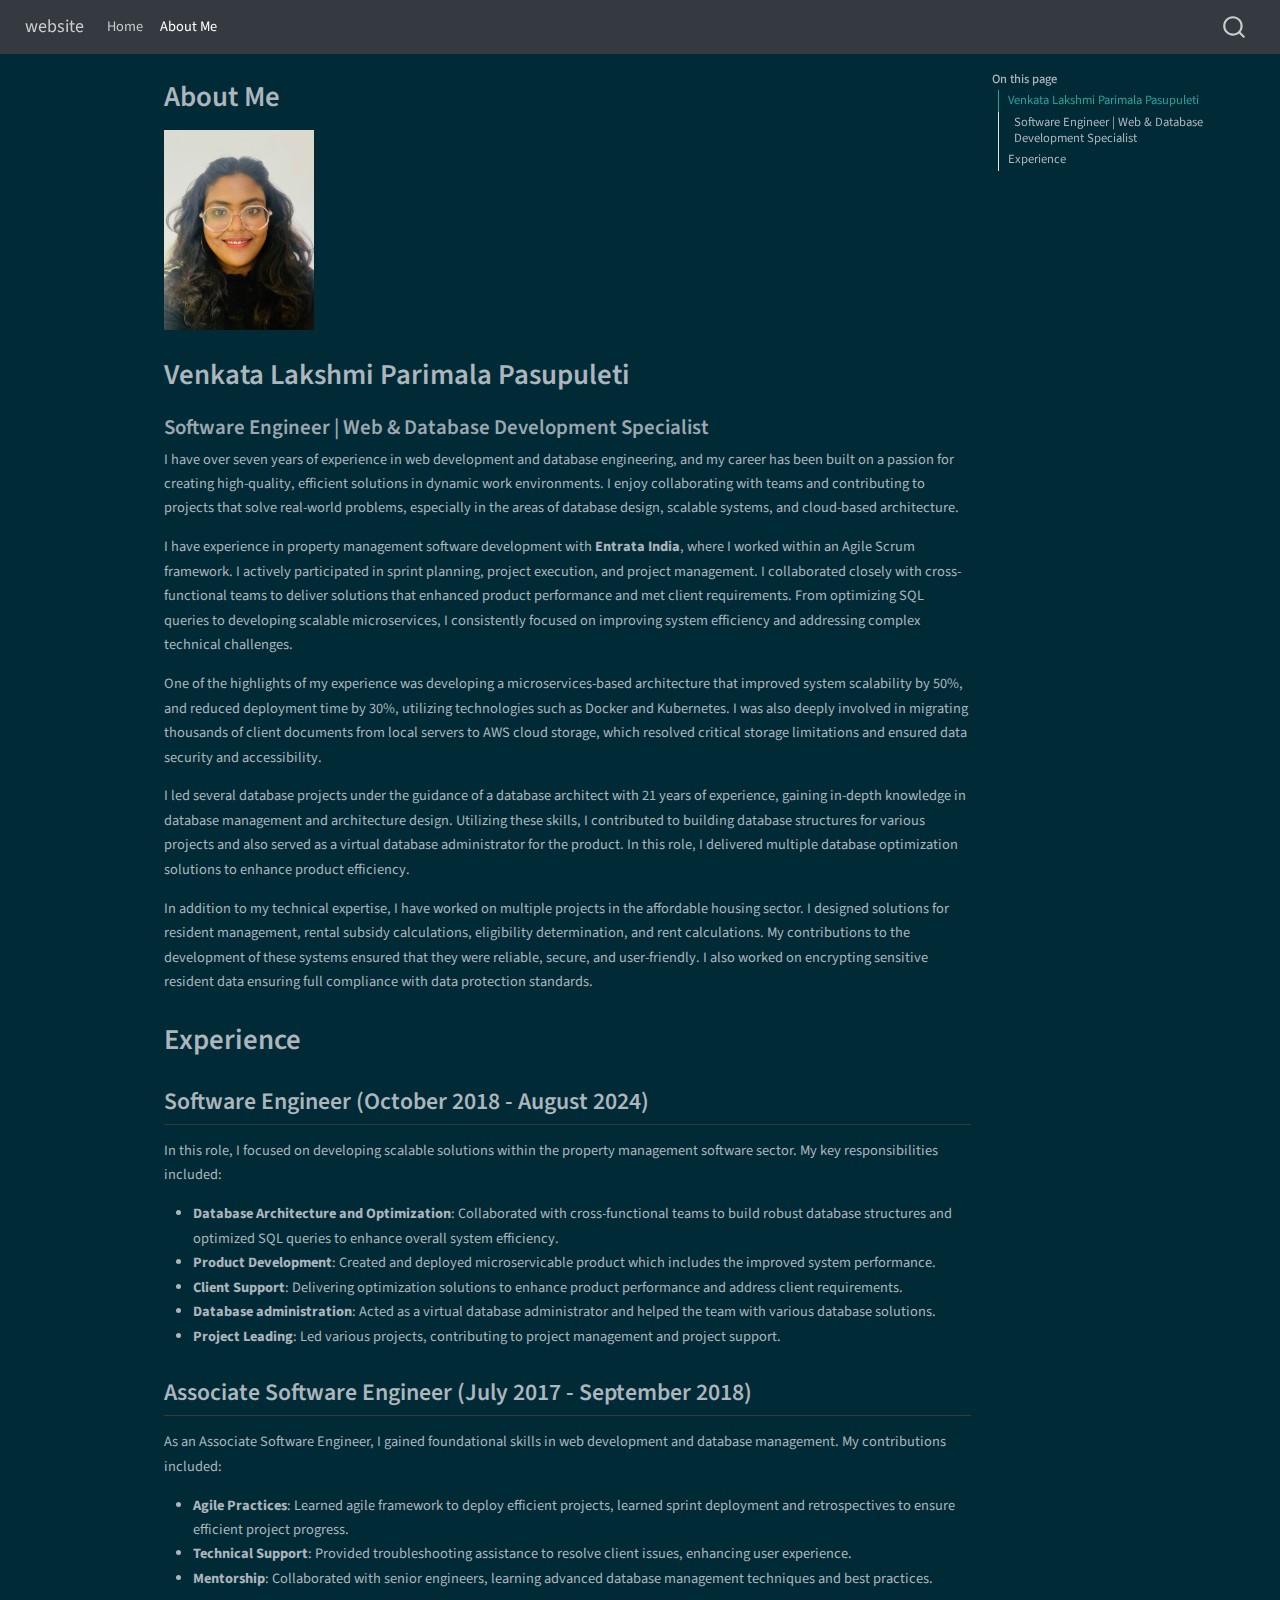
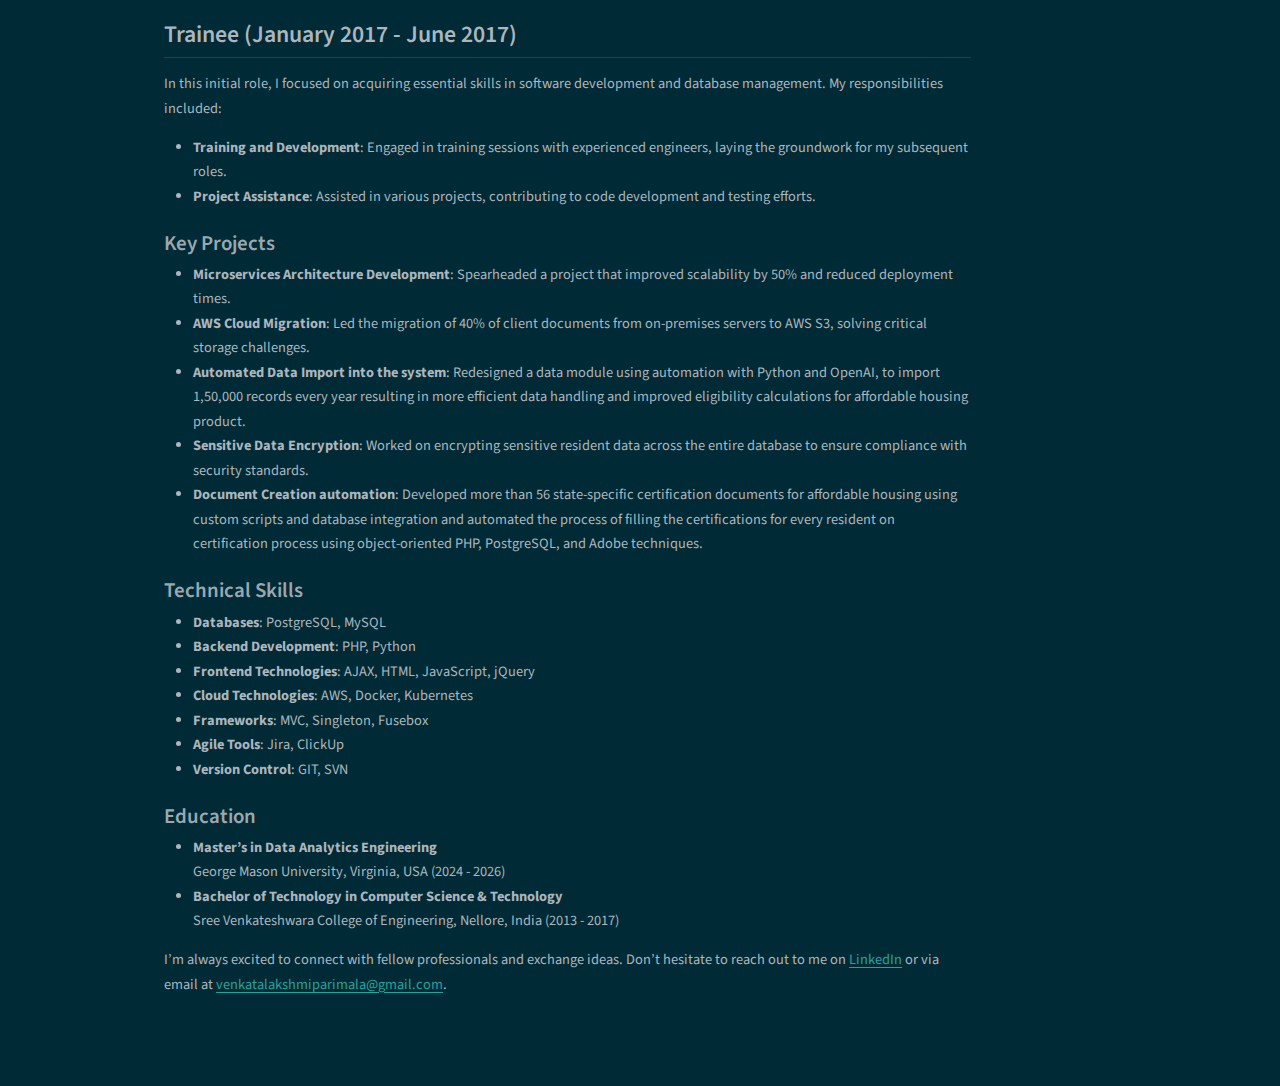
==== commit 46553f4a: "connect update." ====
--- a/docs/about.html
+++ b/docs/about.html
@@ -7,7 +7,7 @@
 <meta name="viewport" content="width=device-width, initial-scale=1.0, user-scalable=yes">
 
 
-<title>website - About Myself</title>
+<title>website - About Me</title>
 <style>
 code{white-space: pre-wrap;}
 span.smallcaps{font-variant: small-caps;}
@@ -94,7 +94,7 @@
   </li>  
   <li class="nav-item">
     <a class="nav-link active" href="./about.html" aria-current="page"> 
-<span class="menu-text">About Myself</span></a>
+<span class="menu-text">About Me</span></a>
   </li>  
 </ul>
           </div> <!-- /navcollapse -->
@@ -135,7 +135,7 @@
 
 <header id="title-block-header" class="quarto-title-block default">
 <div class="quarto-title">
-<h1 class="title">About Myself</h1>
+<h1 class="title">About Me</h1>
 </div>
 
 
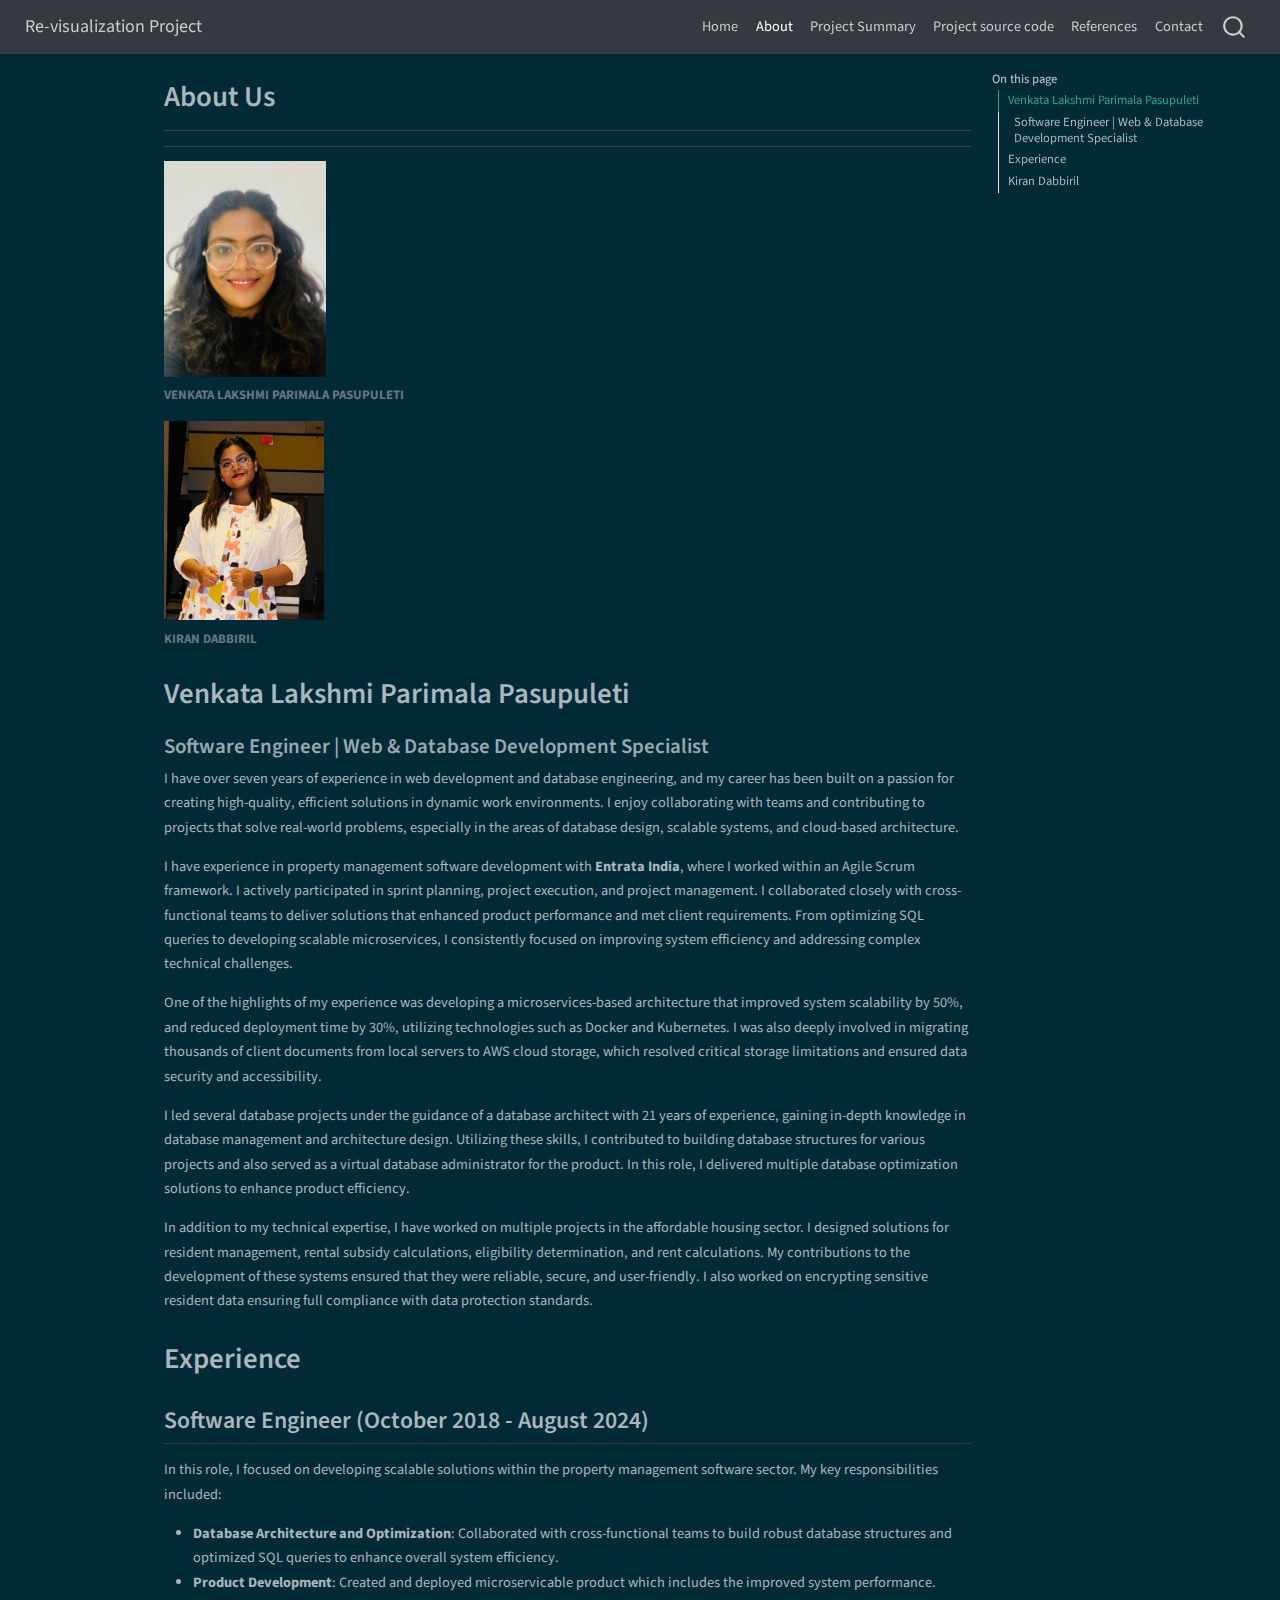
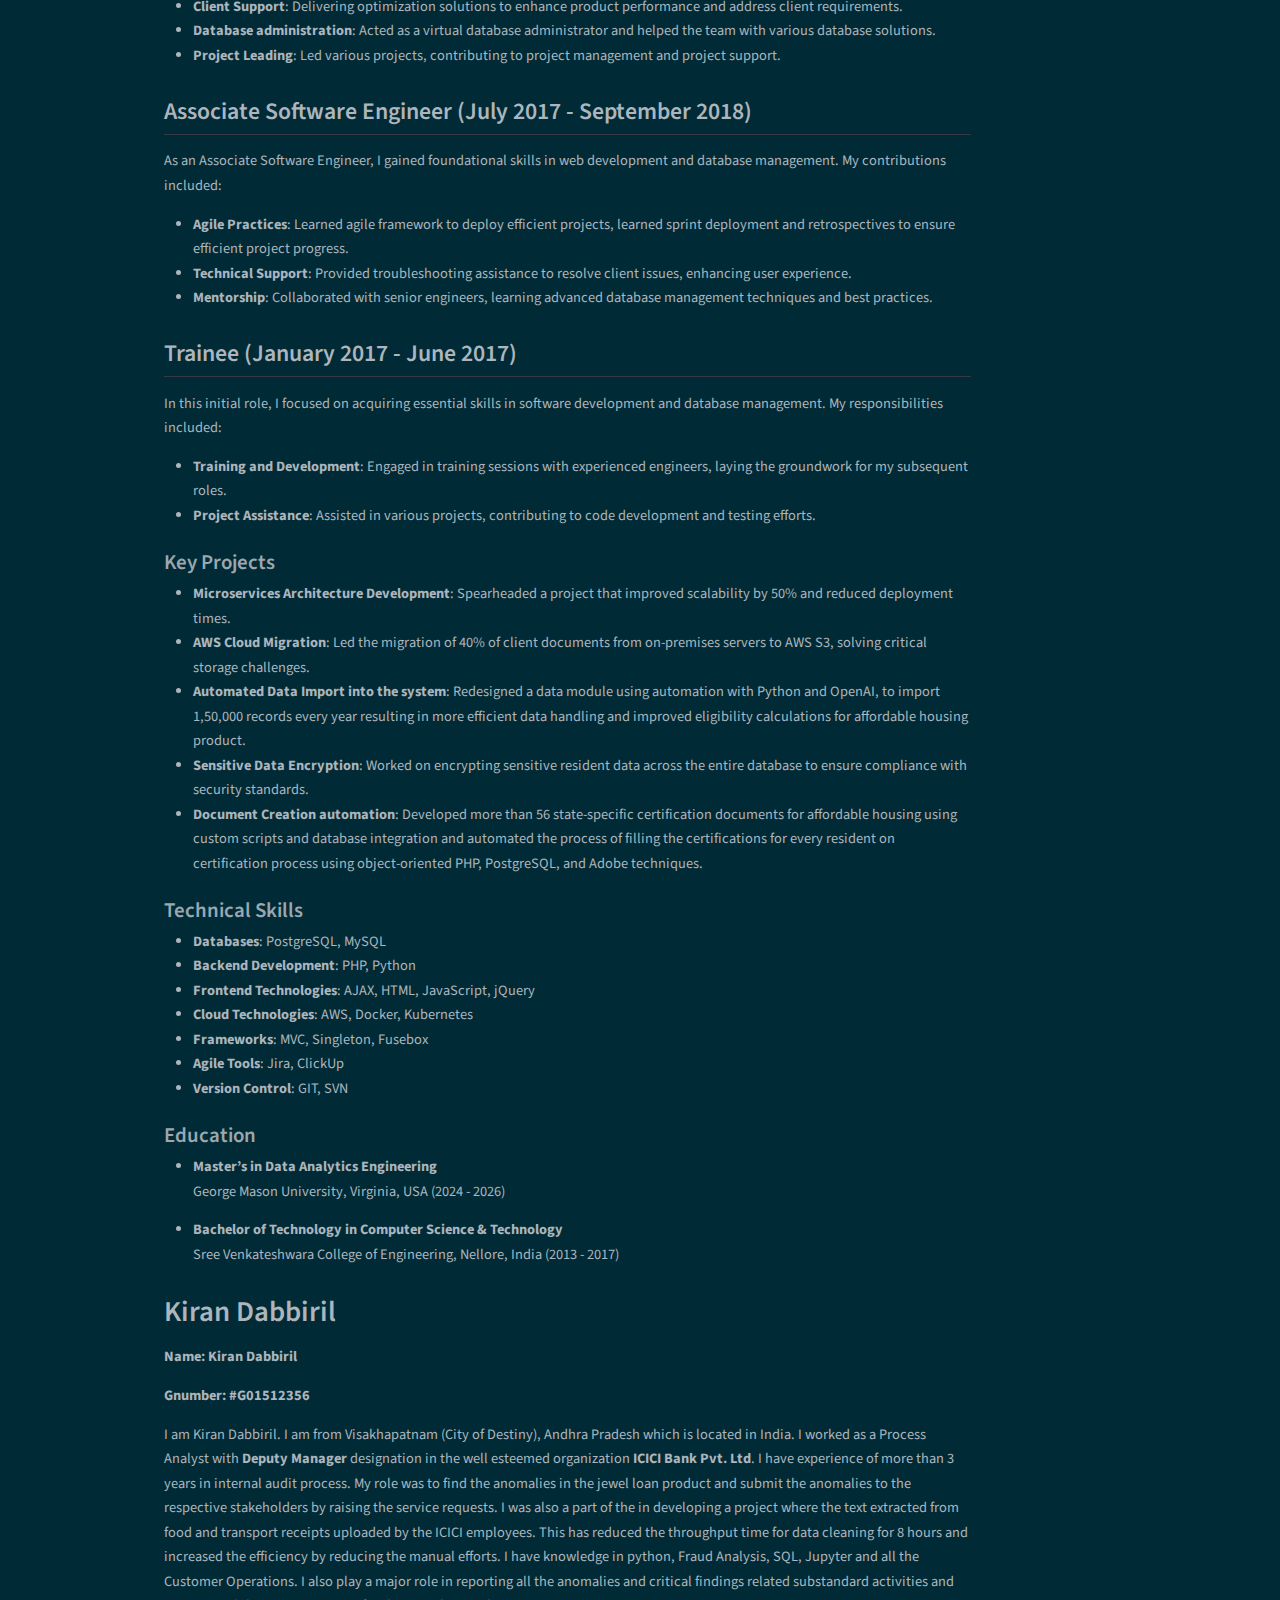
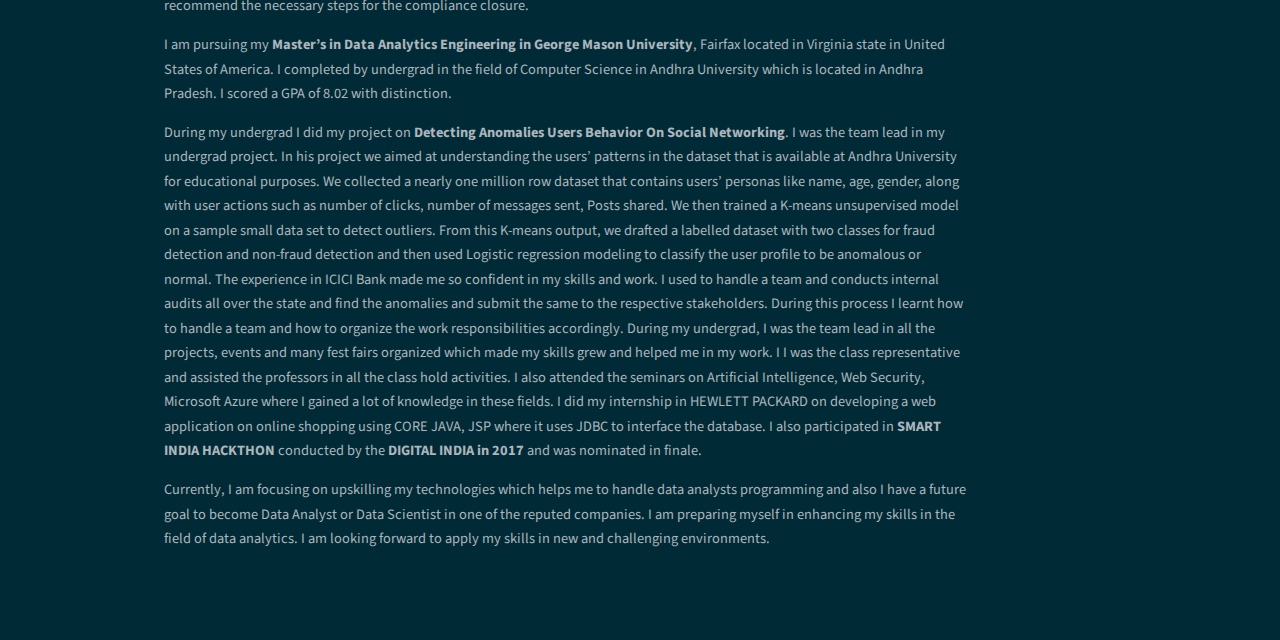
==== commit 812bbd1b: "Re-visualization Project" ====
--- a/docs/about.html
+++ b/docs/about.html
@@ -7,7 +7,7 @@
 <meta name="viewport" content="width=device-width, initial-scale=1.0, user-scalable=yes">
 
 
-<title>website - About Me</title>
+<title>Re-visualization Project - About Us</title>
 <style>
 code{white-space: pre-wrap;}
 span.smallcaps{font-variant: small-caps;}
@@ -68,7 +68,6 @@
 }</script>
 
 
-<link rel="stylesheet" href="styles.css">
 </head>
 
 <body class="nav-fixed">
@@ -79,7 +78,7 @@
       <div class="navbar-container container-fluid">
       <div class="navbar-brand-container mx-auto">
     <a class="navbar-brand" href="./index.html">
-    <span class="navbar-title">website</span>
+    <span class="navbar-title">Re-visualization Project</span>
     </a>
   </div>
             <div id="quarto-search" class="" title="Search"></div>
@@ -87,14 +86,30 @@
   <span class="navbar-toggler-icon"></span>
 </button>
           <div class="collapse navbar-collapse" id="navbarCollapse">
-            <ul class="navbar-nav navbar-nav-scroll me-auto">
+            <ul class="navbar-nav navbar-nav-scroll ms-auto">
   <li class="nav-item">
-    <a class="nav-link" href="./index.html"> 
+    <a class="nav-link" href="./home.html"> 
 <span class="menu-text">Home</span></a>
   </li>  
   <li class="nav-item">
     <a class="nav-link active" href="./about.html" aria-current="page"> 
-<span class="menu-text">About Me</span></a>
+<span class="menu-text">About</span></a>
+  </li>  
+  <li class="nav-item">
+    <a class="nav-link" href="./project_details.html"> 
+<span class="menu-text">Project Summary</span></a>
+  </li>  
+  <li class="nav-item">
+    <a class="nav-link" href="./project_source_code.html"> 
+<span class="menu-text">Project source code</span></a>
+  </li>  
+  <li class="nav-item">
+    <a class="nav-link" href="./References.html"> 
+<span class="menu-text">References</span></a>
+  </li>  
+  <li class="nav-item">
+    <a class="nav-link" href="./contact.html"> 
+<span class="menu-text">Contact</span></a>
   </li>  
 </ul>
           </div> <!-- /navcollapse -->
@@ -127,6 +142,7 @@
   <li><a href="#education" id="toc-education" class="nav-link" data-scroll-target="#education">Education</a></li>
   </ul></li>
   </ul></li>
+  <li><a href="#kiran-dabbiril" id="toc-kiran-dabbiril" class="nav-link" data-scroll-target="#kiran-dabbiril">Kiran Dabbiril</a></li>
   </ul>
 </nav>
     </div>
@@ -135,7 +151,7 @@
 
 <header id="title-block-header" class="quarto-title-block default">
 <div class="quarto-title">
-<h1 class="title">About Me</h1>
+<h1 class="title">About Us</h1>
 </div>
 
 
@@ -152,7 +168,20 @@
 </header>
 
 
-<p><img src="docs/myimage.jpg" class="img-fluid"></p>
+<hr>
+<hr>
+<div class="quarto-figure quarto-figure-left">
+<figure class="figure">
+<p><img src="docs/docs/myimage.jpg" class="img-fluid figure-img" width="162"></p>
+<figcaption><strong>VENKATA LAKSHMI PARIMALA PASUPULETI</strong></figcaption>
+</figure>
+</div>
+<div class="quarto-figure quarto-figure-left">
+<figure class="figure">
+<p><img src="docs/docs/WhatsApp Image 2024-09-30 at 09.55.45.jpeg" class="img-fluid figure-img" width="160"></p>
+<figcaption><strong>KIRAN DABBIRIL</strong></figcaption>
+</figure>
+</div>
 <section id="venkata-lakshmi-parimala-pasupuleti" class="level1">
 <h1>Venkata Lakshmi Parimala Pasupuleti</h1>
 <section id="software-engineer-web-database-development-specialist" class="level3">
@@ -224,16 +253,24 @@
 <section id="education" class="level3">
 <h3 class="anchored" data-anchor-id="education">Education</h3>
 <ul>
-<li><strong>Master’s in Data Analytics Engineering</strong><br>
-George Mason University, Virginia, USA (2024 - 2026)</li>
-<li><strong>Bachelor of Technology in Computer Science &amp; Technology</strong><br>
-Sree Venkateshwara College of Engineering, Nellore, India (2013 - 2017)</li>
+<li><p><strong>Master’s in Data Analytics Engineering</strong><br>
+George Mason University, Virginia, USA (2024 - 2026)</p></li>
+<li><p><strong>Bachelor of Technology in Computer Science &amp; Technology</strong><br>
+Sree Venkateshwara College of Engineering, Nellore, India (2013 - 2017)</p></li>
 </ul>
-<p>I’m always excited to connect with fellow professionals and exchange ideas. Don’t hesitate to reach out to me on <a href="https://www.linkedin.com/in/venkata-lakshmi-parimala-pasupuleti">LinkedIn</a> or via email at <a href="mailto:venkatalakshmiparimala@gmail.com" class="email">venkatalakshmiparimala@gmail.com</a>.</p>
-
-
-</section>
-</section>
+</section>
+</section>
+</section>
+<section id="kiran-dabbiril" class="level1">
+<h1>Kiran Dabbiril</h1>
+<p><strong>Name: Kiran Dabbiril</strong></p>
+<p><strong>Gnumber: #G01512356</strong></p>
+<p>I am Kiran Dabbiril. I am from Visakhapatnam (City of Destiny), Andhra Pradesh which is located in India. I worked as a Process Analyst with <strong>Deputy Manager</strong> designation in the well esteemed organization <strong>ICICI Bank Pvt. Ltd</strong>. I have experience of more than 3 years in internal audit process. My role was to find the anomalies in the jewel loan product and submit the anomalies to the respective stakeholders by raising the service requests. I was also a part of the in developing a project where the text extracted from food and transport receipts uploaded by the ICICI employees. This has reduced the throughput time for data cleaning for 8 hours and increased the efficiency by reducing the manual efforts. I have knowledge in python, Fraud Analysis, SQL, Jupyter and all the Customer Operations. I also play a major role in reporting all the anomalies and critical findings related substandard activities and recommend the necessary steps for the compliance closure.</p>
+<p>I am pursuing my <strong>Master’s in Data Analytics Engineering in George Mason University</strong>, Fairfax located in Virginia state in United States of America. I completed by undergrad in the field of Computer Science in Andhra University which is located in Andhra Pradesh. I scored a GPA of 8.02 with distinction.</p>
+<p>During my undergrad I did my project on <strong>Detecting Anomalies Users Behavior On Social Networking</strong>. I was the team lead in my undergrad project. In his project we aimed at understanding the users’ patterns in the dataset that is available at Andhra University for educational purposes. We collected a nearly one million row dataset that contains users’ personas like name, age, gender, along with user actions such as number of clicks, number of messages sent, Posts shared. We then trained a K-means unsupervised model on a sample small data set to detect outliers. From this K-means output, we drafted a labelled dataset with two classes for fraud detection and non-fraud detection and then used Logistic regression modeling to classify the user profile to be anomalous or normal. The experience in ICICI Bank made me so confident in my skills and work. I used to handle a team and conducts internal audits all over the state and find the anomalies and submit the same to the respective stakeholders. During this process I learnt how to handle a team and how to organize the work responsibilities accordingly. During my undergrad, I was the team lead in all the projects, events and many fest fairs organized which made my skills grew and helped me in my work. I I was the class representative and assisted the professors in all the class hold activities. I also attended the seminars on Artificial Intelligence, Web Security, Microsoft Azure where I gained a lot of knowledge in these fields. I did my internship in HEWLETT PACKARD on developing a web application on online shopping using CORE JAVA, JSP where it uses JDBC to interface the database. I also participated in <strong>SMART INDIA HACKTHON</strong> conducted by the <strong>DIGITAL INDIA in 2017</strong> and was nominated in finale.</p>
+<p>Currently, I am focusing on upskilling my technologies which helps me to handle data analysts programming and also I have a future goal to become Data Analyst or Data Scientist in one of the reputed companies. I am preparing myself in enhancing my skills in the field of data analytics. I am looking forward to apply my skills in new and challenging environments.</p>
+
+
 </section>
 
 </main> <!-- /main -->
